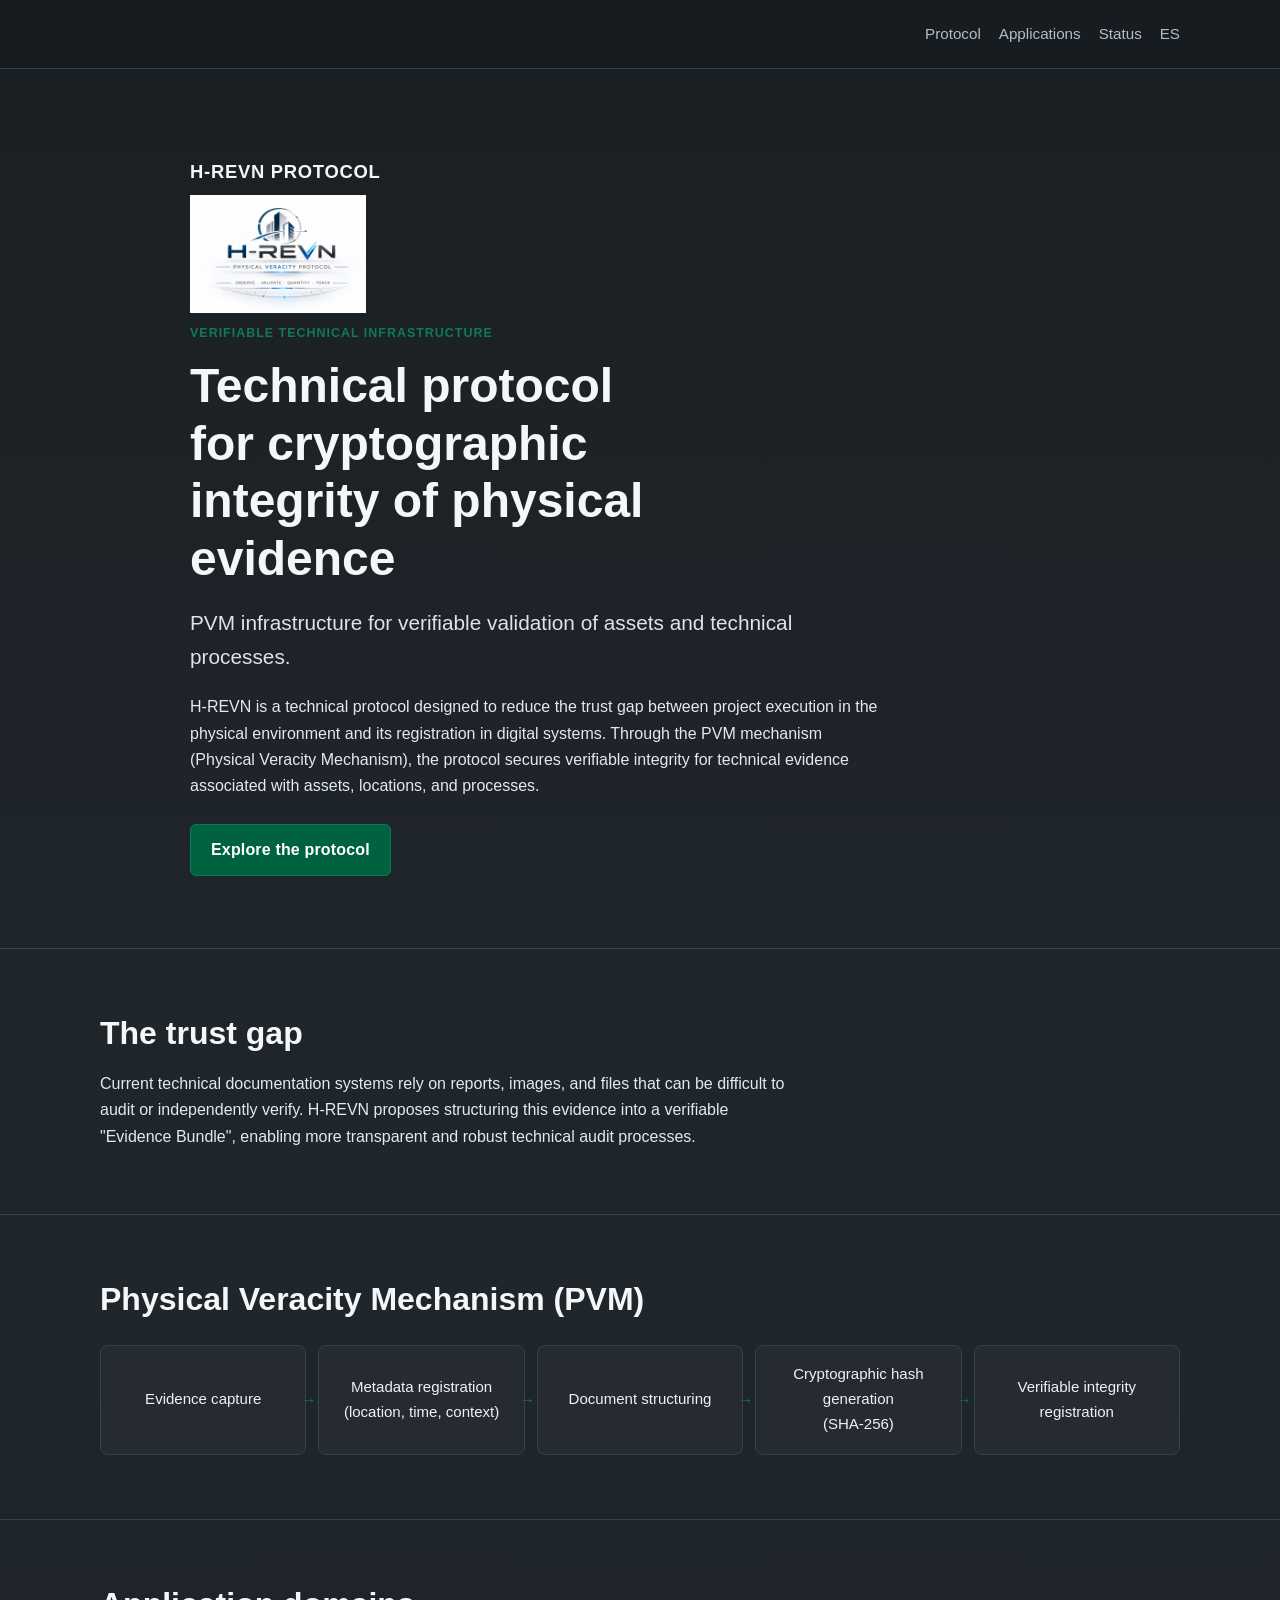
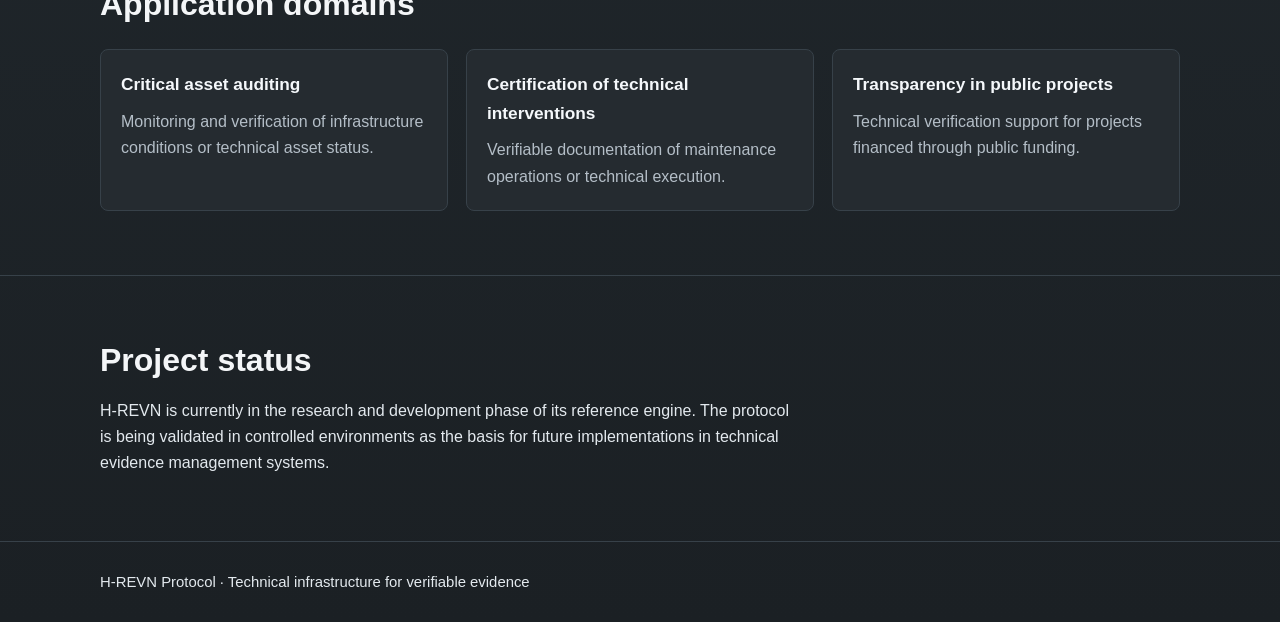
==== en/index.html @ 474334df "Switch SEO/canonical metadata to hrevn.com and add CNAME" ====
<!doctype html>
<html lang="en">
  <head>
    <meta charset="UTF-8" />
    <meta name="viewport" content="width=device-width, initial-scale=1.0" />
    <title>H-REVN Protocol | Cryptographic integrity for physical evidence</title>
    <meta
      name="description"
      content="H-REVN Protocol is a technical protocol for cryptographic integrity of physical evidence, focused on verifiable technical audits in public innovation programs."
    />
    <meta
      name="keywords"
      content="H-REVN, cryptographic integrity, physical evidence verification, technical audit, digital evidence protocol, PVM, Physical Veracity Mechanism"
    />
    <meta name="author" content="H-REVN Protocol" />
    <meta name="robots" content="index, follow" />
    <link rel="canonical" href="https://hrevn.com/en/" />
    <link rel="alternate" hreflang="es" href="https://hrevn.com/" />
    <link rel="alternate" hreflang="en" href="https://hrevn.com/en/" />
    <link rel="alternate" hreflang="x-default" href="https://hrevn.com/" />
    <link rel="icon" type="image/png" href="../assets/favicon.png" />
    <link rel="apple-touch-icon" href="../assets/favicon.png" />

    <meta property="og:type" content="website" />
    <meta property="og:locale" content="en_US" />
    <meta property="og:site_name" content="H-REVN Protocol" />
    <meta property="og:title" content="H-REVN Protocol | Cryptographic integrity for physical evidence" />
    <meta
      property="og:description"
      content="Technical protocol for cryptographic integrity of physical evidence using the Physical Veracity Mechanism (PVM)."
    />
    <meta property="og:url" content="https://hrevn.com/en/" />
    <meta property="og:image" content="https://hrevn.com/assets/og-image.png" />
    <meta property="og:image:width" content="1200" />
    <meta property="og:image:height" content="630" />

    <meta name="twitter:card" content="summary_large_image" />
    <meta name="twitter:title" content="H-REVN Protocol | Cryptographic integrity for physical evidence" />
    <meta
      name="twitter:description"
      content="Technical protocol for cryptographic integrity of physical evidence."
    />
    <meta name="twitter:image" content="https://hrevn.com/assets/og-image.png" />

    <script type="application/ld+json">
      {
        "@context": "https://schema.org",
        "@graph": [
          {
            "@type": "WebSite",
            "name": "H-REVN Protocol",
            "url": "https://hrevn.com/en/",
            "description": "technical protocol for cryptographic integrity of physical evidence",
            "inLanguage": "en"
          },
          {
            "@type": "Organization",
            "name": "H-REVN Protocol",
            "url": "https://hrevn.com/",
            "description": "technical protocol for cryptographic integrity of physical evidence",
            "sameAs": [
              "https://github.com/ai-human-andalusia"
            ]
          },
          {
            "@type": "SoftwareApplication",
            "name": "H-REVN Protocol - PVM Reference Engine",
            "applicationCategory": "BusinessApplication",
            "operatingSystem": "Web",
            "description": "technical protocol for cryptographic integrity of physical evidence",
            "url": "https://hrevn.com/en/"
          }
        ]
      }
    </script>

    <link rel="stylesheet" href="../styles.css" />
  </head>
  <body>
    <header class="site-header">
      <div class="container header-inner">
        <nav aria-label="Main">
          <a href="#protocol">Protocol</a>
          <a href="#applications">Applications</a>
          <a href="#status">Status</a>
          <a href="../" lang="es">ES</a>
        </nav>
      </div>
    </header>

    <main>
      <section class="hero" id="start">
        <div class="container hero-content">
          <p class="hero-brand-title">H-REVN Protocol</p>
          <img
            class="hero-logo"
            src="../assets/logo-hrevn.png"
            alt="H-REVN Protocol"
            width="1536"
            height="1024"
          />
          <p class="eyebrow">Verifiable technical infrastructure</p>
          <h1>Technical protocol for cryptographic integrity of physical evidence</h1>
          <p class="subtitle">
            PVM infrastructure for verifiable validation of assets and technical processes.
          </p>
          <p>
            H-REVN is a technical protocol designed to reduce the trust gap between project
            execution in the physical environment and its registration in digital systems. Through
            the PVM mechanism (Physical Veracity Mechanism), the protocol secures verifiable
            integrity for technical evidence associated with assets, locations, and processes.
          </p>
          <a class="btn" href="#protocol">Explore the protocol</a>
        </div>
      </section>

      <section class="section" id="trust-gap">
        <div class="container">
          <h2>The trust gap</h2>
          <p>
            Current technical documentation systems rely on reports, images, and files that can be
            difficult to audit or independently verify. H-REVN proposes structuring this evidence
            into a verifiable "Evidence Bundle", enabling more transparent and robust technical
            audit processes.
          </p>
        </div>
      </section>

      <section class="section" id="protocol">
        <div class="container">
          <h2>Physical Veracity Mechanism (PVM)</h2>
          <div class="flow" role="list" aria-label="PVM protocol technical flow">
            <div class="flow-step" role="listitem">Evidence capture</div>
            <div class="flow-step" role="listitem">Metadata registration<br />(location, time, context)</div>
            <div class="flow-step" role="listitem">Document structuring</div>
            <div class="flow-step" role="listitem">Cryptographic hash generation<br />(SHA-256)</div>
            <div class="flow-step" role="listitem">Verifiable integrity registration</div>
          </div>
        </div>
      </section>

      <section class="section" id="applications">
        <div class="container">
          <h2>Application domains</h2>
          <div class="cards">
            <article class="card">
              <h3>Critical asset auditing</h3>
              <p>
                Monitoring and verification of infrastructure conditions or technical asset status.
              </p>
            </article>
            <article class="card">
              <h3>Certification of technical interventions</h3>
              <p>
                Verifiable documentation of maintenance operations or technical execution.
              </p>
            </article>
            <article class="card">
              <h3>Transparency in public projects</h3>
              <p>
                Technical verification support for projects financed through public funding.
              </p>
            </article>
          </div>
        </div>
      </section>

      <section class="section" id="status">
        <div class="container">
          <h2>Project status</h2>
          <p>
            H-REVN is currently in the research and development phase of its reference engine. The
            protocol is being validated in controlled environments as the basis for future
            implementations in technical evidence management systems.
          </p>
        </div>
      </section>
    </main>

    <footer class="site-footer">
      <div class="container">
        <p>H-REVN Protocol · Technical infrastructure for verifiable evidence</p>
      </div>
    </footer>
  </body>
</html>
---- styles.css ----
:root {
  --bg: #1f2428;
  --bg-elev: #252b30;
  --text: #f4f6f8;
  --muted: #b4bec7;
  --accent: #006241;
  --accent-soft: #0f7a56;
  --border: #374149;
  --max-width: 1080px;
}

* {
  box-sizing: border-box;
}

html {
  scroll-behavior: smooth;
}

body {
  margin: 0;
  font-family: Inter, Roboto, "Segoe UI", Arial, sans-serif;
  background: linear-gradient(180deg, #1a1f23 0%, #20272c 55%, #1b2024 100%);
  color: var(--text);
  line-height: 1.65;
}

.container {
  width: min(var(--max-width), 92%);
  margin: 0 auto;
}

.site-header {
  position: sticky;
  top: 0;
  z-index: 20;
  backdrop-filter: blur(8px);
  background: rgba(24, 29, 33, 0.82);
  border-bottom: 1px solid var(--border);
}

.header-inner {
  min-height: 68px;
  display: flex;
  align-items: center;
  justify-content: flex-end;
  gap: 24px;
}

.brand {
  margin: 0;
  font-weight: 600;
  letter-spacing: 0.02em;
  color: var(--text);
  text-decoration: none;
  white-space: nowrap;
}

nav {
  display: flex;
  gap: 18px;
}

nav a {
  color: var(--muted);
  text-decoration: none;
  font-size: 0.95rem;
}

nav a:hover,
nav a:focus-visible {
  color: var(--text);
}

.hero {
  padding: 88px 0 72px;
}

.hero-content {
  max-width: 900px;
}

.hero-brand-title {
  margin: 0 0 8px;
  color: #f2f6f9;
  font-weight: 600;
  letter-spacing: 0.04em;
  text-transform: uppercase;
  font-size: clamp(0.95rem, 2vw, 1.15rem);
}

.hero-logo {
  display: block;
  width: min(176px, 34%);
  height: auto;
  margin: 0 0 10px;
}

.eyebrow {
  margin: 0;
  color: var(--accent-soft);
  font-weight: 600;
  text-transform: uppercase;
  letter-spacing: 0.08em;
  font-size: 0.78rem;
}

h1 {
  margin: 14px 0 18px;
  font-size: clamp(1.9rem, 4vw, 3rem);
  line-height: 1.2;
  max-width: 18ch;
}

.subtitle {
  margin: 0 0 20px;
  font-size: clamp(1.05rem, 2.5vw, 1.3rem);
  color: #dde3e8;
  max-width: 58ch;
}

.btn {
  display: inline-block;
  margin-top: 24px;
  background: var(--accent);
  color: #ffffff;
  text-decoration: none;
  padding: 12px 20px;
  border-radius: 6px;
  font-weight: 600;
  letter-spacing: 0.01em;
  border: 1px solid #0b7b56;
}

.btn:hover,
.btn:focus-visible {
  background: #05734e;
}

.section {
  padding: 64px 0;
  border-top: 1px solid var(--border);
}

h2 {
  margin: 0 0 16px;
  font-size: clamp(1.4rem, 2.8vw, 2rem);
  line-height: 1.3;
}

p {
  margin: 0;
  max-width: 78ch;
  color: #e3e9ee;
}

.flow {
  display: grid;
  grid-template-columns: repeat(5, 1fr);
  gap: 12px;
  margin-top: 24px;
}

.flow-step {
  position: relative;
  background: var(--bg-elev);
  border: 1px solid var(--border);
  border-radius: 8px;
  padding: 16px 14px;
  min-height: 110px;
  display: flex;
  align-items: center;
  justify-content: center;
  text-align: center;
  color: #eef2f5;
  font-size: 0.94rem;
}

.flow-step:not(:last-child)::after {
  content: "\2192";
  position: absolute;
  right: -11px;
  top: 50%;
  transform: translateY(-50%);
  color: var(--accent-soft);
  font-weight: 700;
}

.cards {
  display: grid;
  grid-template-columns: repeat(3, minmax(0, 1fr));
  gap: 18px;
  margin-top: 24px;
}

.card {
  margin: 0;
  padding: 20px;
  background: var(--bg-elev);
  border: 1px solid var(--border);
  border-radius: 8px;
}

.card h3 {
  margin: 0 0 10px;
  font-size: 1.08rem;
  color: #f5f8fb;
}

.card p {
  color: var(--muted);
}

.site-footer {
  border-top: 1px solid var(--border);
  padding: 28px 0;
  color: #97a4b0;
  font-size: 0.93rem;
}

@media (max-width: 980px) {
  .flow {
    grid-template-columns: 1fr;
  }

  .flow-step {
    min-height: 76px;
    justify-content: flex-start;
    text-align: left;
    padding-right: 44px;
  }

  .flow-step:not(:last-child)::after {
    content: "\2193";
    right: 16px;
    top: auto;
    bottom: -18px;
    transform: none;
  }

  .cards {
    grid-template-columns: 1fr;
  }
}

@media (max-width: 640px) {
  .header-inner {
    min-height: 56px;
    gap: 14px;
    justify-content: flex-end;
    padding: 10px 0;
  }

  nav {
    gap: 12px;
    flex-wrap: wrap;
    justify-content: center;
  }

  .hero-logo {
    width: min(144px, 38%);
  }

  .hero {
    padding-top: 68px;
  }

}
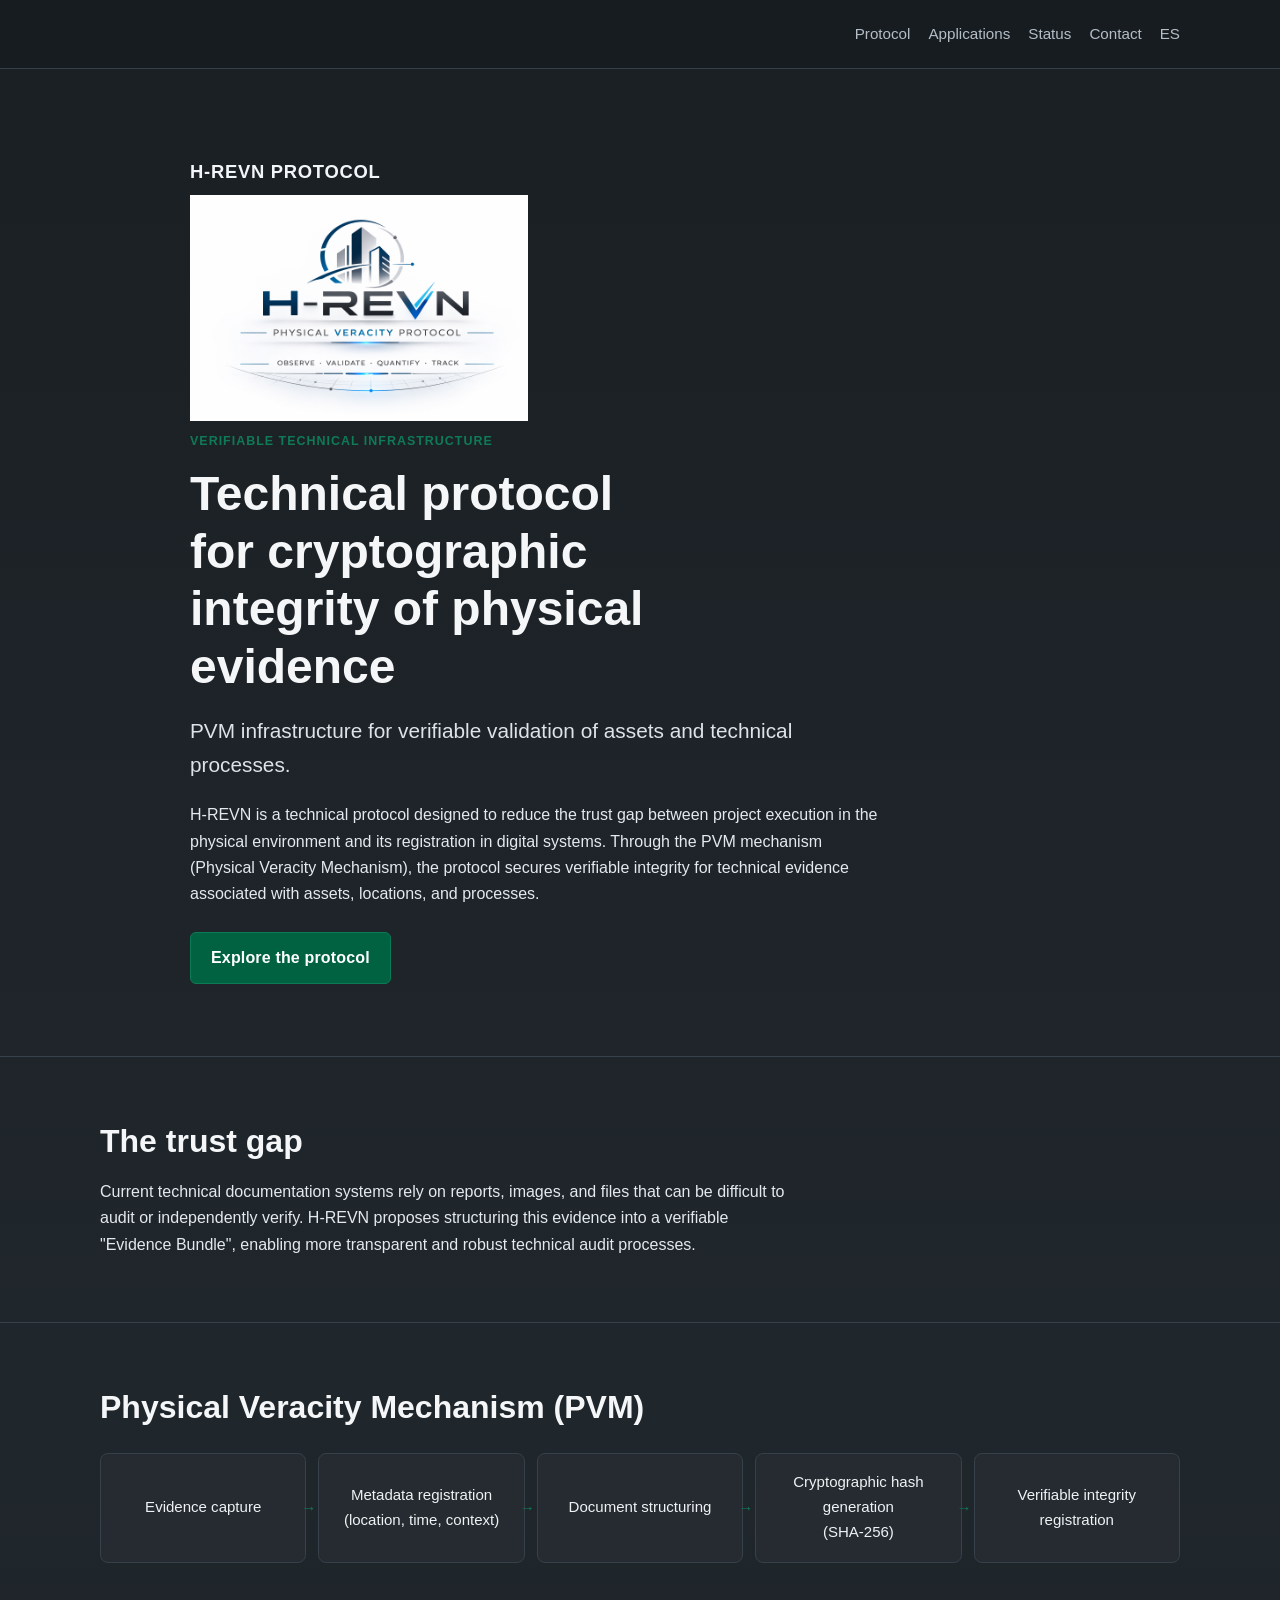
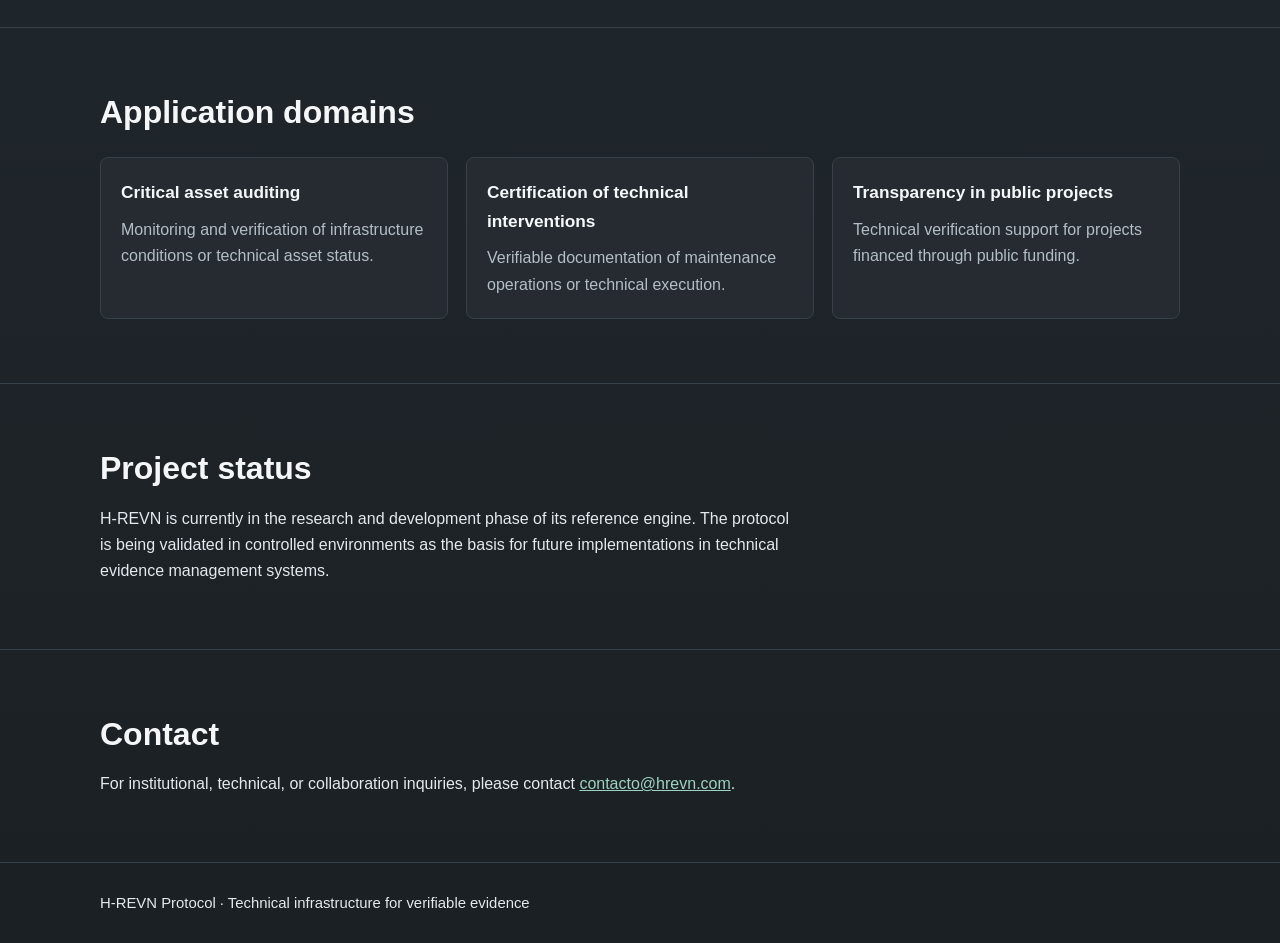
==== commit c0802f7a: "Add discreet contact section and email in ES/EN" ====
--- a/en/index.html
+++ b/en/index.html
@@ -18,8 +18,9 @@
     <link rel="alternate" hreflang="es" href="https://hrevn.com/" />
     <link rel="alternate" hreflang="en" href="https://hrevn.com/en/" />
     <link rel="alternate" hreflang="x-default" href="https://hrevn.com/" />
-    <link rel="icon" type="image/png" href="../assets/favicon.png" />
-    <link rel="apple-touch-icon" href="../assets/favicon.png" />
+    <link rel="icon" href="/assets/favicon.png?v=2" sizes="32x32" type="image/png" />
+    <link rel="icon" href="/assets/favicon.png?v=2" sizes="192x192" type="image/png" />
+    <link rel="apple-touch-icon" href="/assets/favicon.png?v=2" />
 
     <meta property="og:type" content="website" />
     <meta property="og:locale" content="en_US" />
@@ -83,6 +84,7 @@
           <a href="#protocol">Protocol</a>
           <a href="#applications">Applications</a>
           <a href="#status">Status</a>
+          <a href="#contact">Contact</a>
           <a href="../" lang="es">ES</a>
         </nav>
       </div>
@@ -175,6 +177,15 @@
           </p>
         </div>
       </section>
+      <section class="section" id="contact">
+        <div class="container">
+          <h2>Contact</h2>
+          <p>
+            For institutional, technical, or collaboration inquiries, please contact
+            <a href="mailto:contacto@hrevn.com">contacto@hrevn.com</a>.
+          </p>
+        </div>
+      </section>
     </main>
 
     <footer class="site-footer">
--- a/styles.css
+++ b/styles.css
@@ -91,7 +91,7 @@
 
 .hero-logo {
   display: block;
-  width: min(176px, 34%);
+  width: min(338px, 65%);
   height: auto;
   margin: 0 0 10px;
 }
@@ -258,7 +258,7 @@
   }
 
   .hero-logo {
-    width: min(144px, 38%);
+    width: min(276px, 73%);
   }
 
   .hero {
@@ -266,3 +266,13 @@
   }
 
 }
+
+
+p a {
+  color: #9dd3bf;
+}
+
+p a:hover,
+p a:focus-visible {
+  color: #c6eadc;
+}
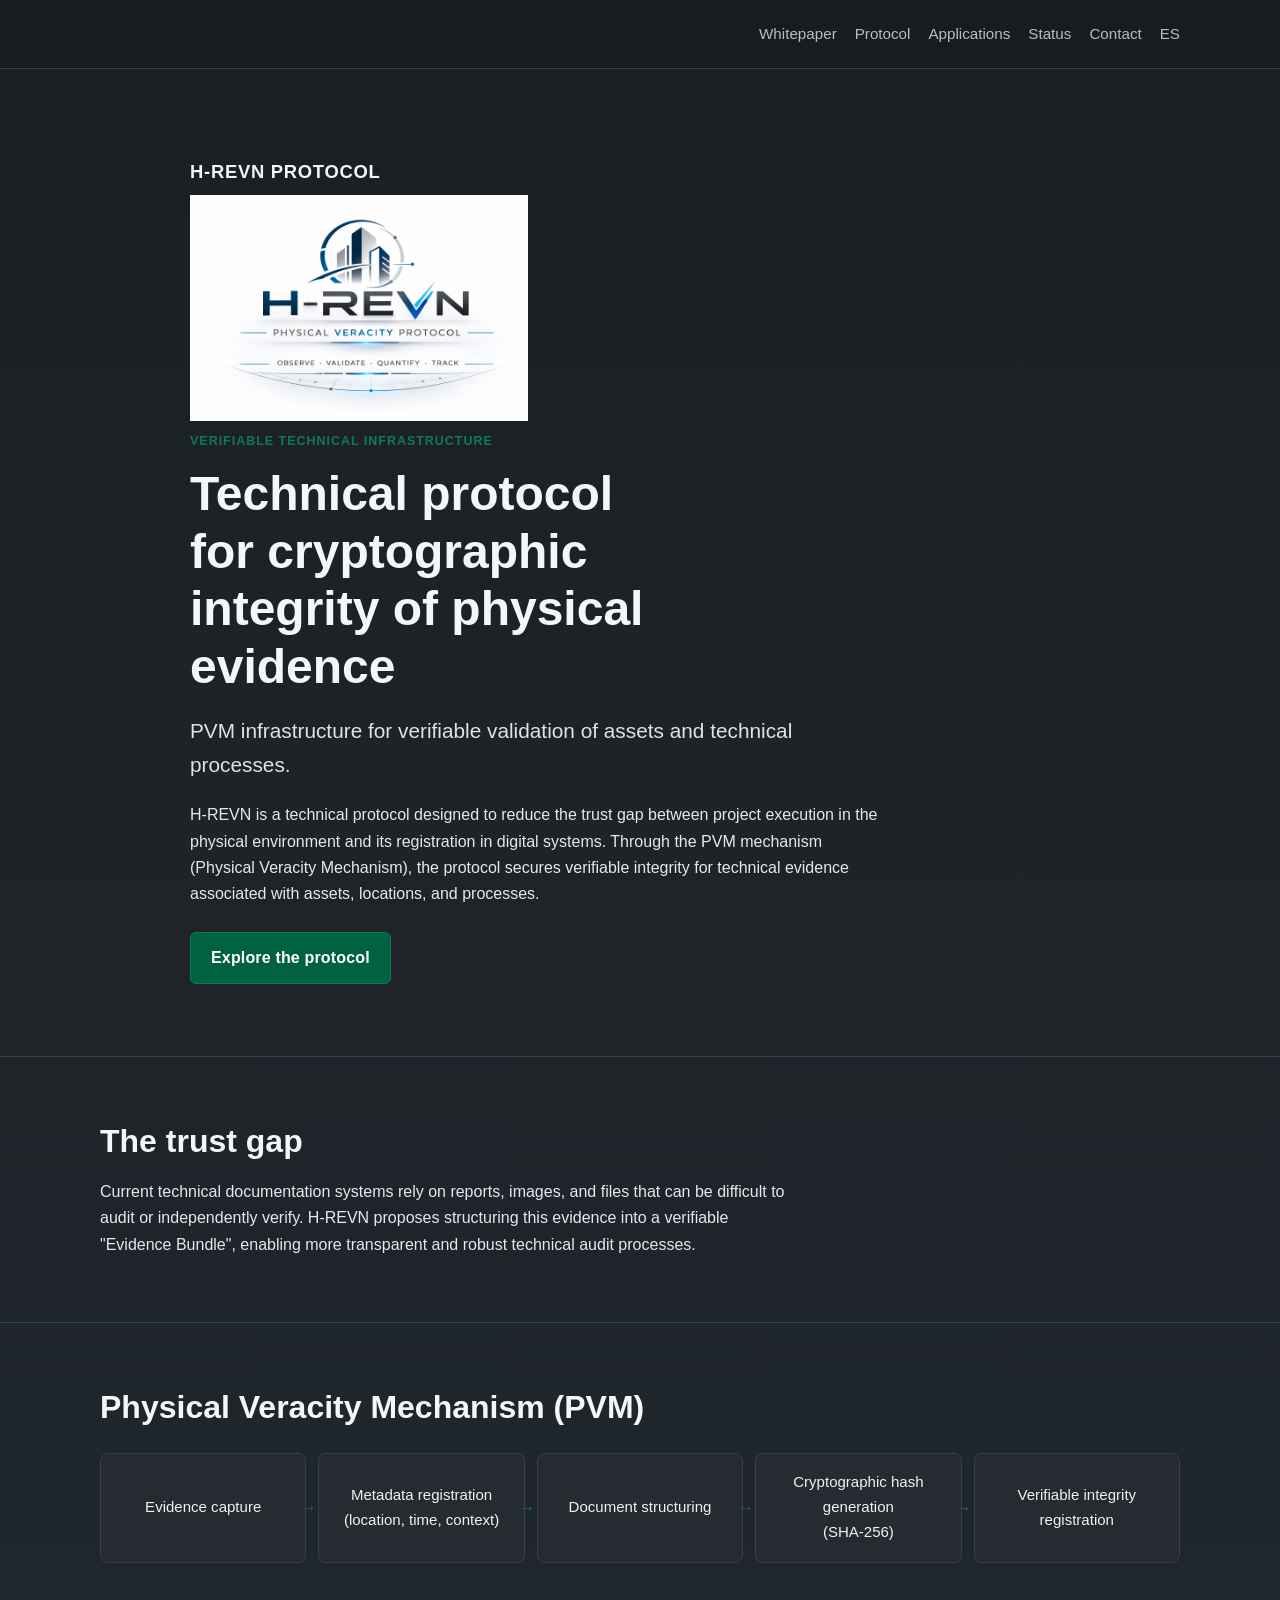
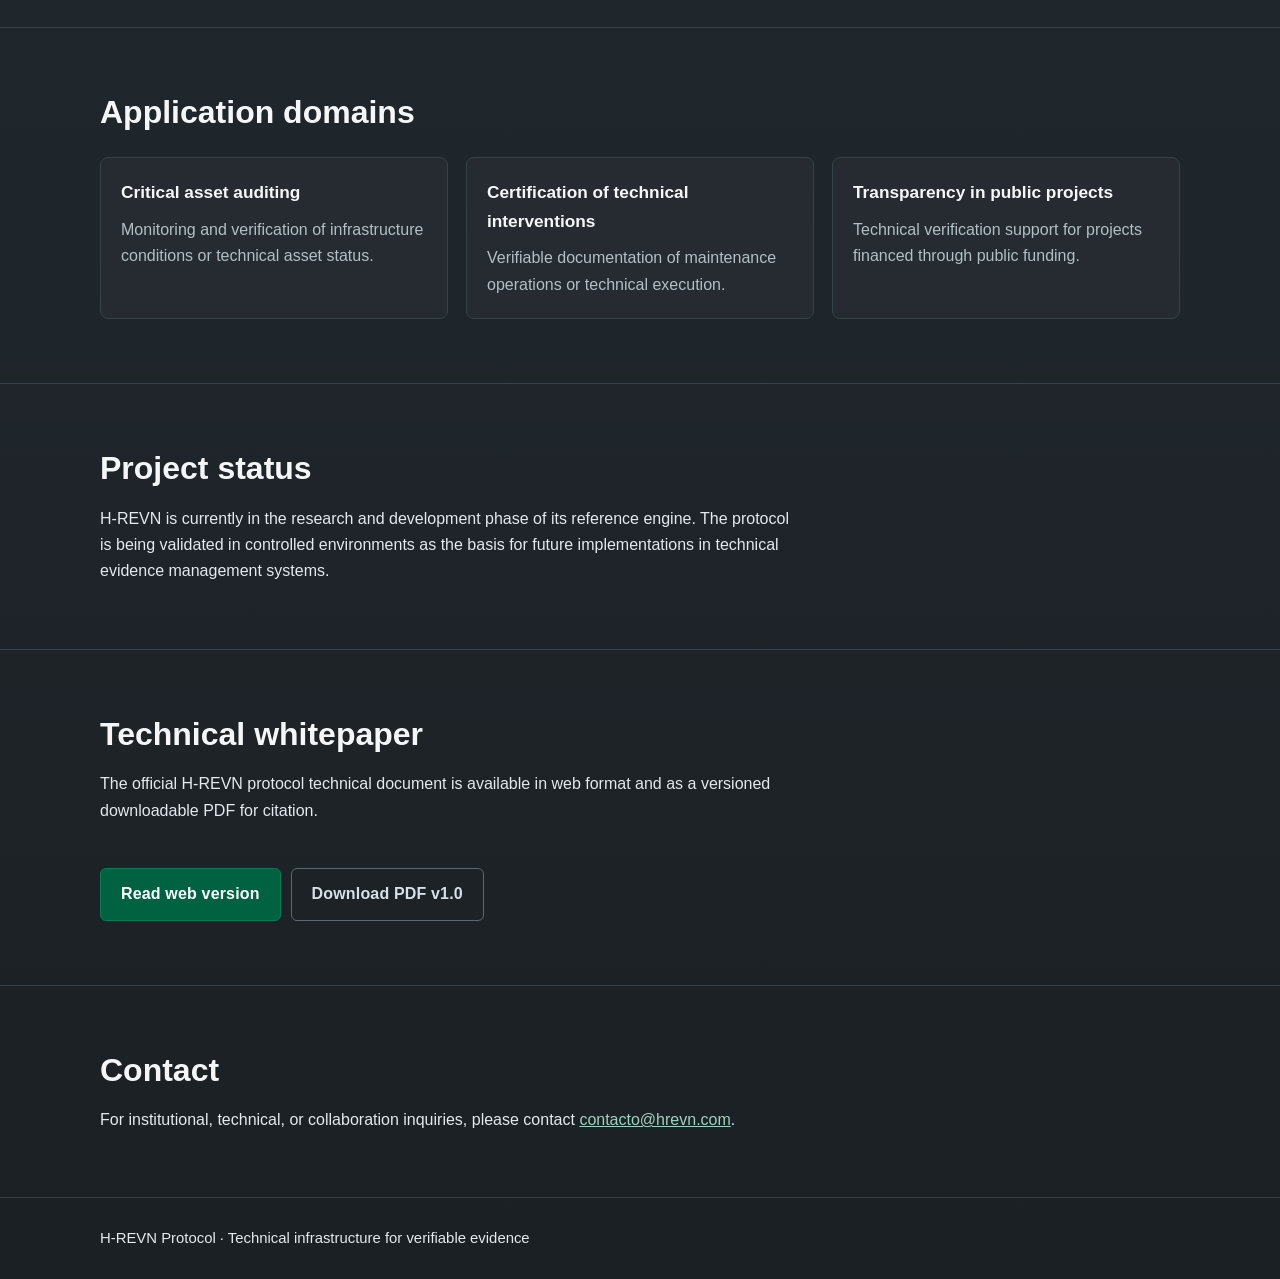
==== commit a4ccb3c1: "Add whitepaper web page and protected watermarked PDF v1.0" ====
--- a/en/index.html
+++ b/en/index.html
@@ -81,6 +81,7 @@
     <header class="site-header">
       <div class="container header-inner">
         <nav aria-label="Main">
+          <a href="../whitepaper/">Whitepaper</a>
           <a href="#protocol">Protocol</a>
           <a href="#applications">Applications</a>
           <a href="#status">Status</a>
@@ -177,6 +178,24 @@
           </p>
         </div>
       </section>
+      <section class="section" id="whitepaper">
+        <div class="container">
+          <h2>Technical whitepaper</h2>
+          <p>
+            The official H-REVN protocol technical document is available in web format and as a
+            versioned downloadable PDF for citation.
+          </p>
+          <p class="actions-row">
+            <a class="btn" href="../whitepaper/">Read web version</a>
+            <a
+              class="btn btn-secondary"
+              href="../whitepaper/HREVN_Protocol_White_Paper_v1.0.pdf"
+              download
+              >Download PDF v1.0</a
+            >
+          </p>
+        </div>
+      </section>
       <section class="section" id="contact">
         <div class="container">
           <h2>Contact</h2>
--- a/styles.css
+++ b/styles.css
@@ -137,6 +137,24 @@
   background: #05734e;
 }
 
+.btn-secondary {
+  background: transparent;
+  border-color: #5a6872;
+  color: #d8e0e7;
+}
+
+.btn-secondary:hover,
+.btn-secondary:focus-visible {
+  background: #2f373d;
+}
+
+.actions-row {
+  margin-top: 20px;
+  display: flex;
+  gap: 10px;
+  flex-wrap: wrap;
+}
+
 .section {
   padding: 64px 0;
   border-top: 1px solid var(--border);
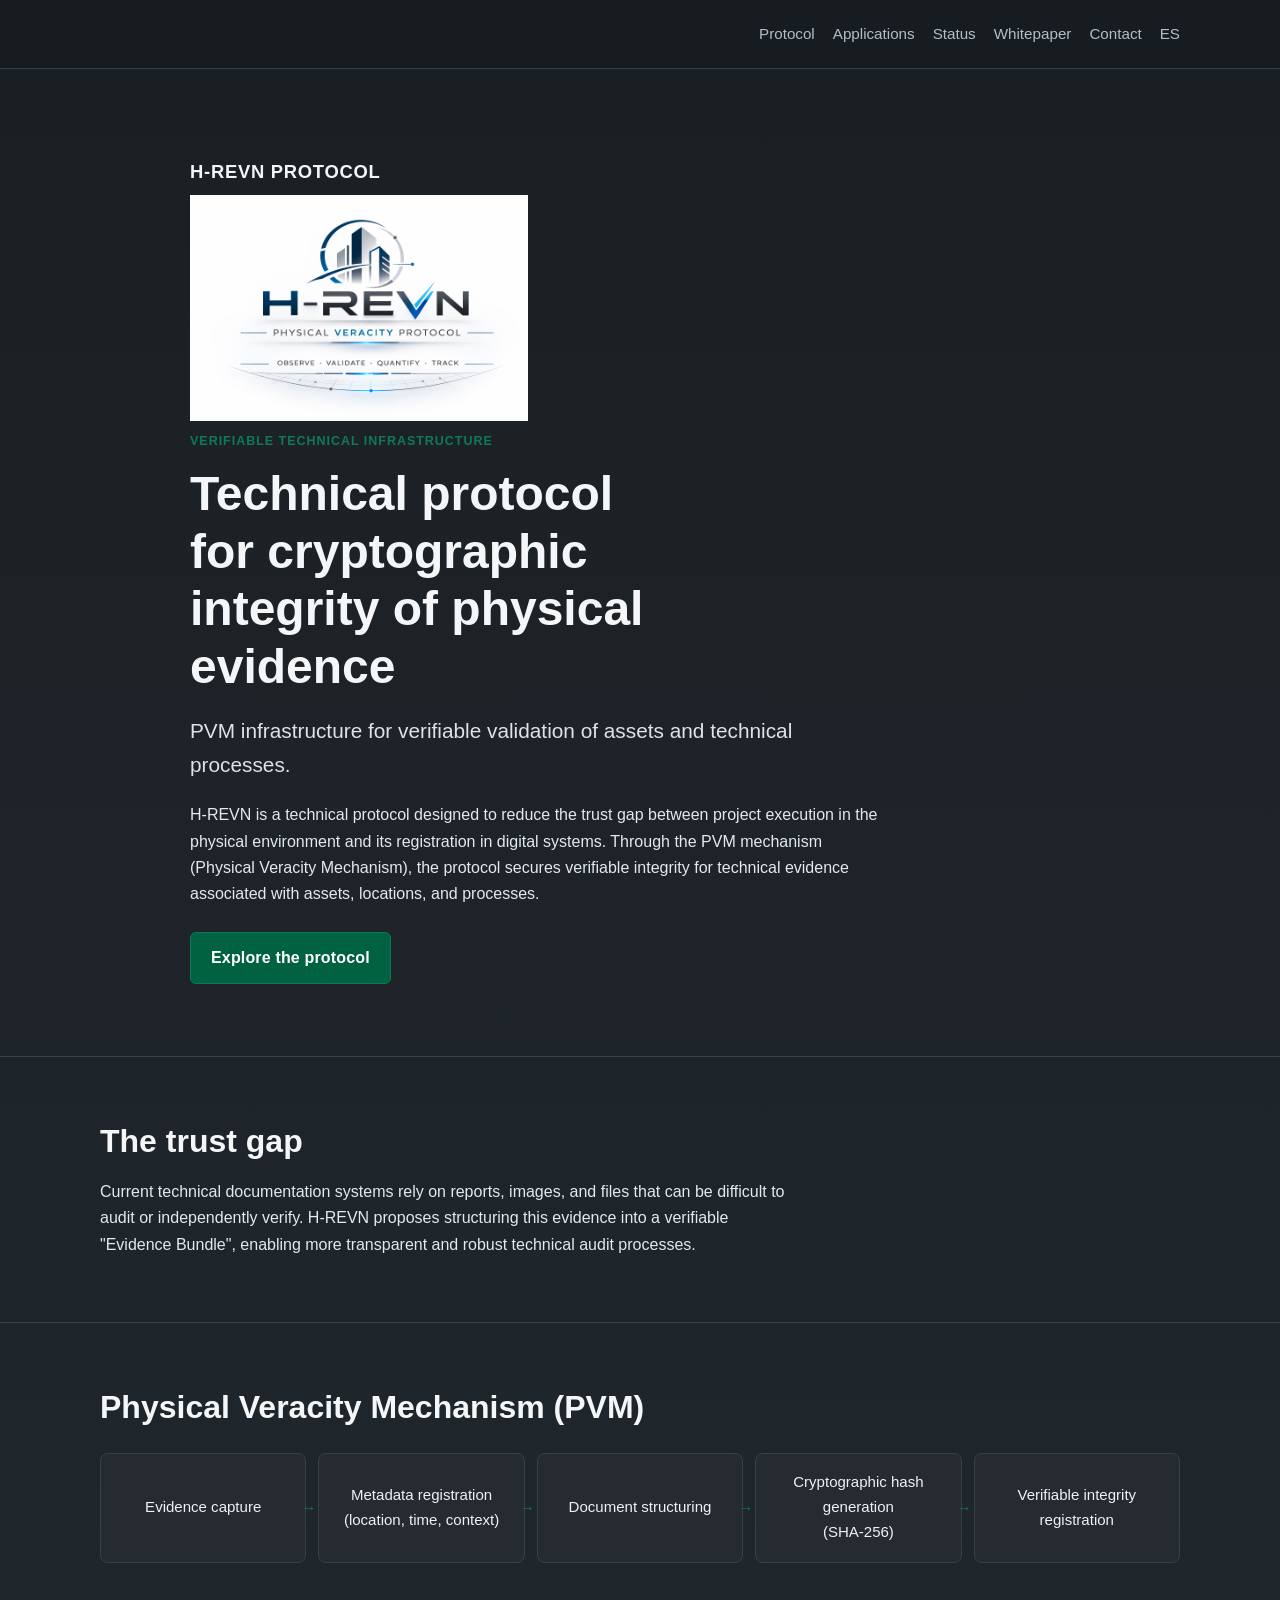
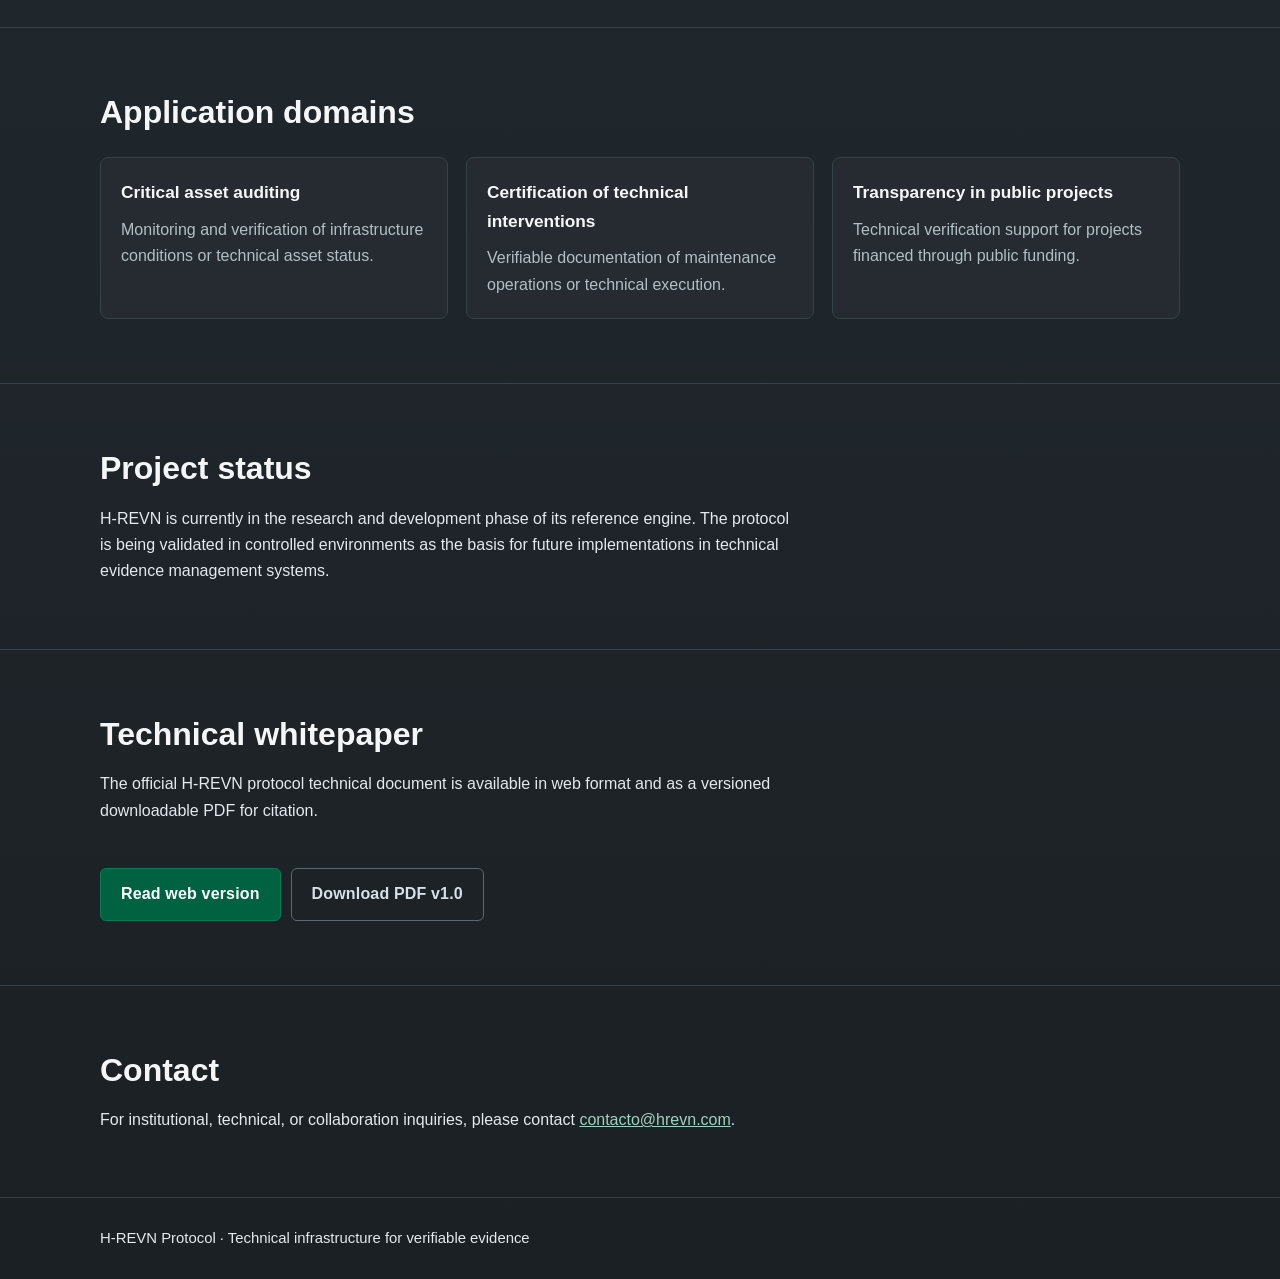
==== commit 3d4be6b8: "Reorder nav: place Whitepaper between Status and Contact" ====
--- a/en/index.html
+++ b/en/index.html
@@ -81,10 +81,10 @@
     <header class="site-header">
       <div class="container header-inner">
         <nav aria-label="Main">
-          <a href="../whitepaper/">Whitepaper</a>
           <a href="#protocol">Protocol</a>
           <a href="#applications">Applications</a>
           <a href="#status">Status</a>
+          <a href="../whitepaper/">Whitepaper</a>
           <a href="#contact">Contact</a>
           <a href="../" lang="es">ES</a>
         </nav>
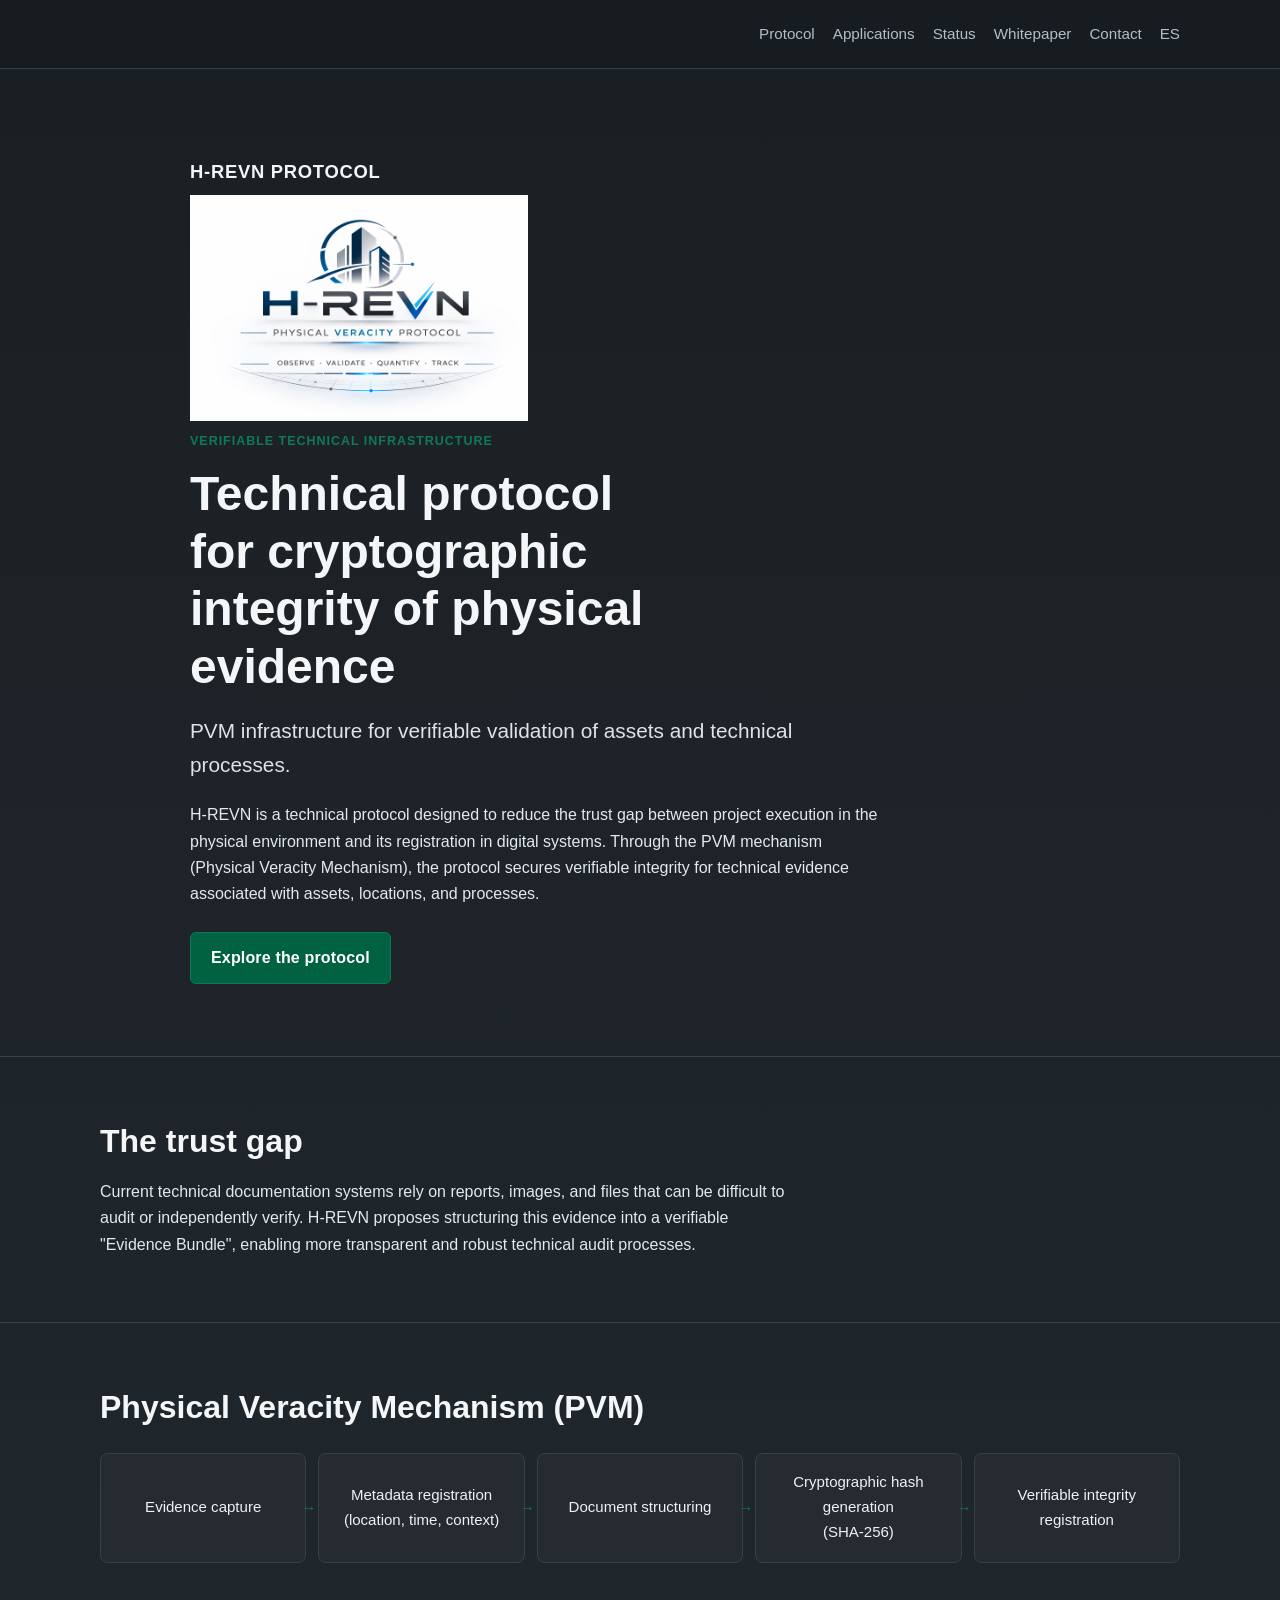
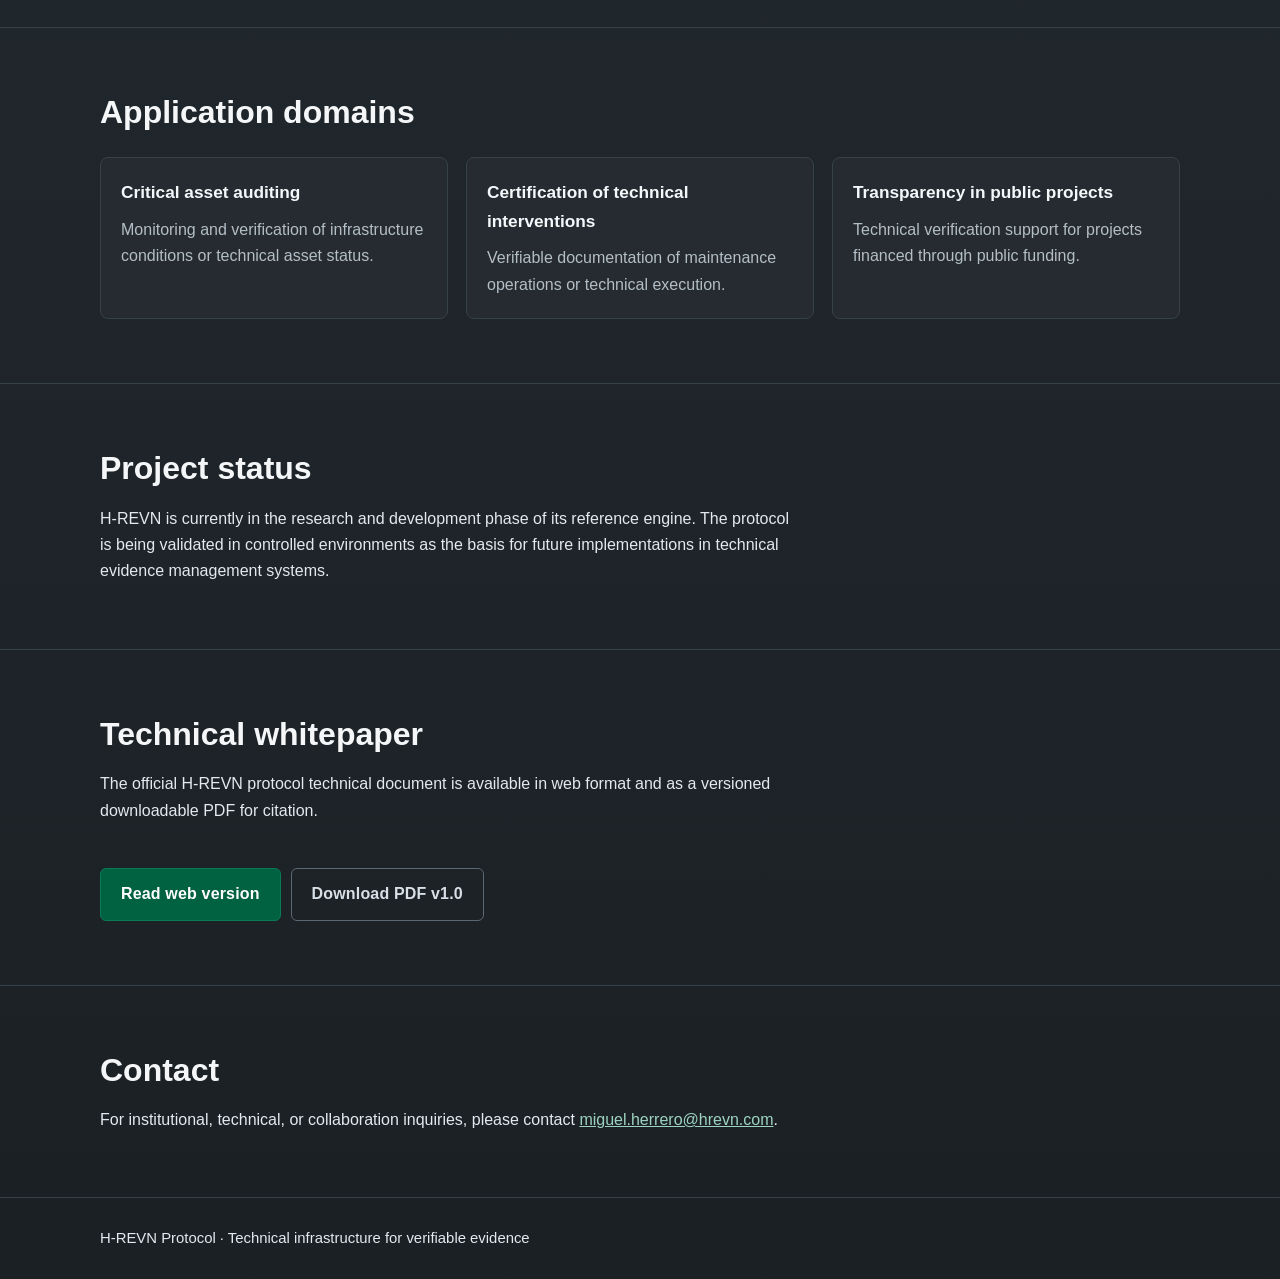
==== commit f701f53b: "Use miguel.herrero@hrevn.com as contact email in ES/EN" ====
--- a/en/index.html
+++ b/en/index.html
@@ -201,7 +201,7 @@
           <h2>Contact</h2>
           <p>
             For institutional, technical, or collaboration inquiries, please contact
-            <a href="mailto:contacto@hrevn.com">contacto@hrevn.com</a>.
+            <a href="mailto:miguel.herrero@hrevn.com">miguel.herrero@hrevn.com</a>.
           </p>
         </div>
       </section>
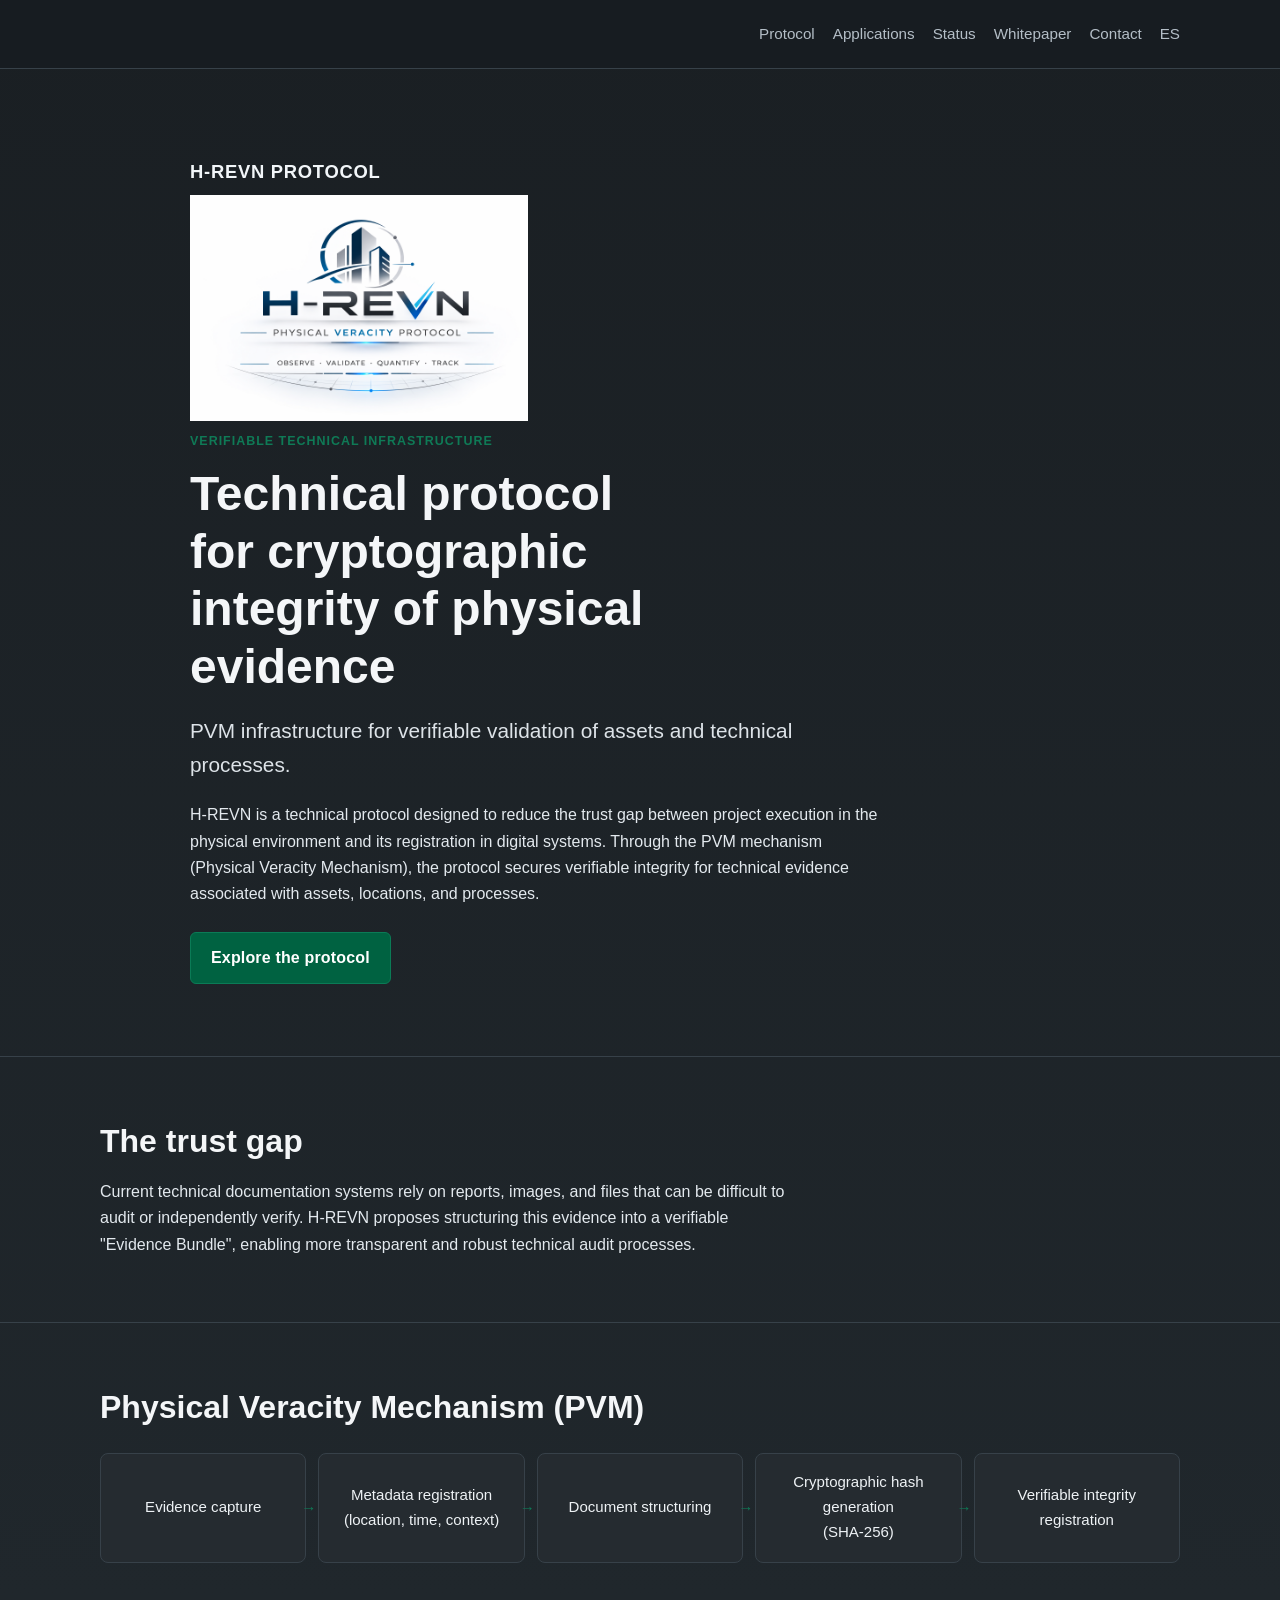
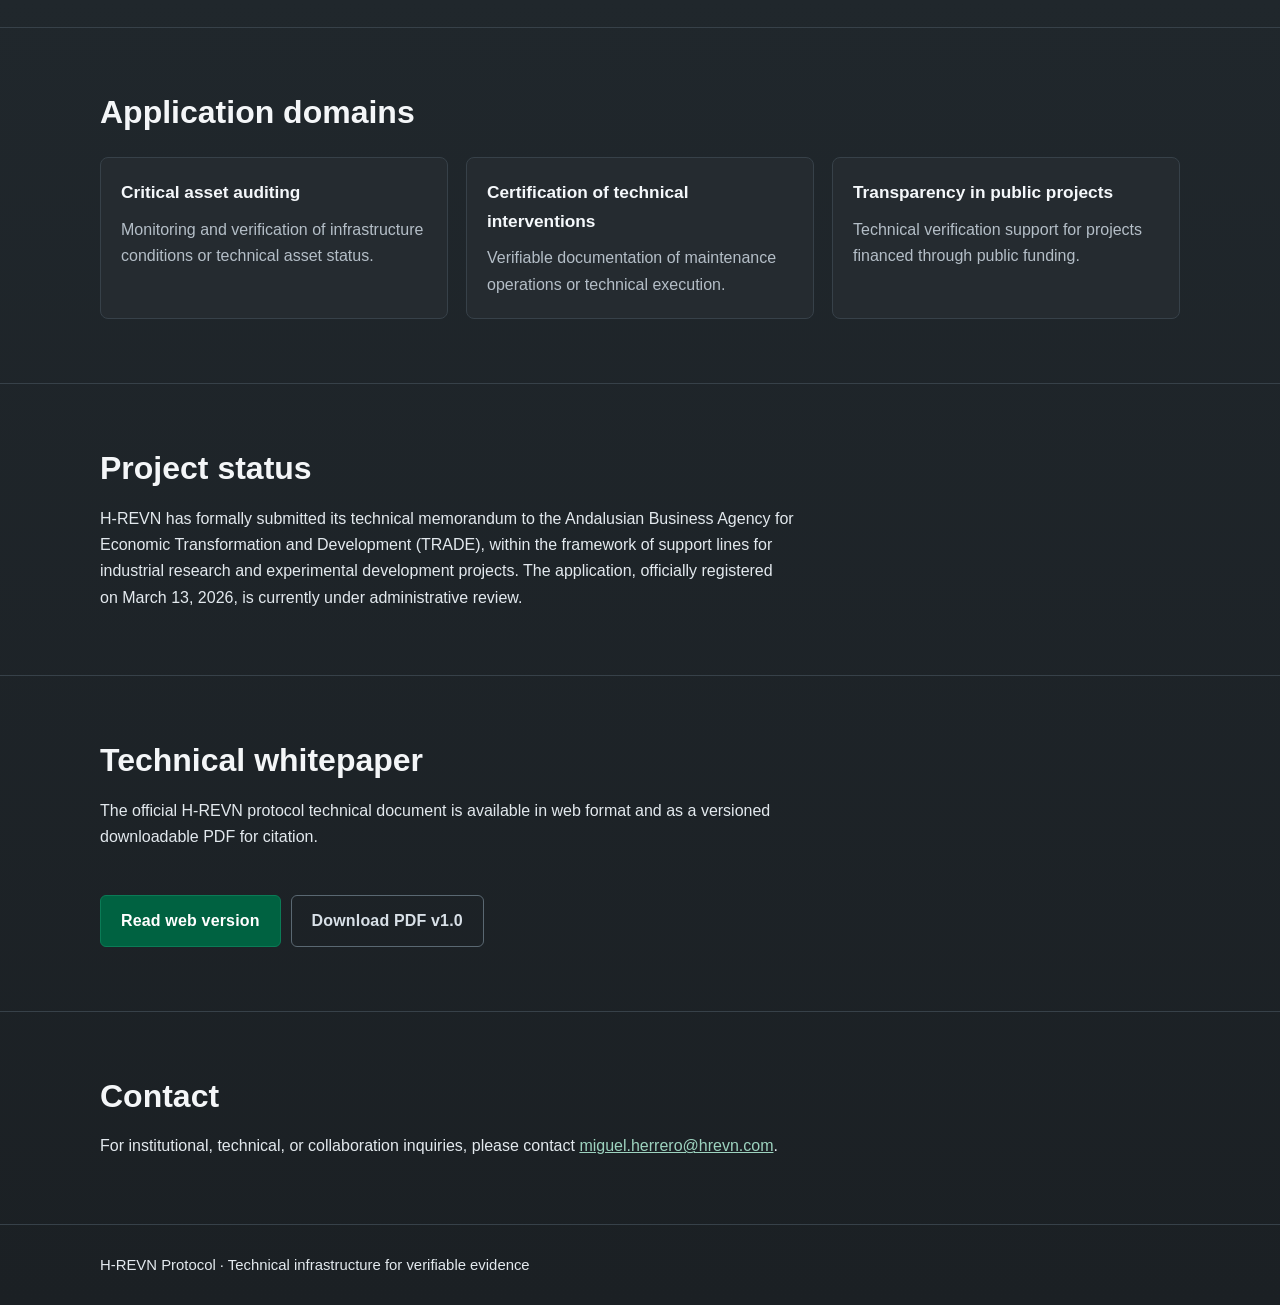
==== commit 7f90c3a0: "Update project status copy in ES and EN" ====
--- a/en/index.html
+++ b/en/index.html
@@ -48,28 +48,61 @@
         "@context": "https://schema.org",
         "@graph": [
           {
+            "@id": "https://hrevn.com/#website",
             "@type": "WebSite",
             "name": "H-REVN Protocol",
+            "url": "https://hrevn.com/",
+            "description": "technical protocol for cryptographic integrity of physical evidence",
+            "inLanguage": "en",
+            "publisher": {
+              "@id": "https://hrevn.com/#organization"
+            }
+          },
+          {
+            "@id": "https://hrevn.com/en/#webpage",
+            "@type": "WebPage",
             "url": "https://hrevn.com/en/",
-            "description": "technical protocol for cryptographic integrity of physical evidence",
+            "name": "H-REVN Protocol | Cryptographic integrity for physical evidence",
+            "isPartOf": {
+              "@id": "https://hrevn.com/#website"
+            },
+            "about": {
+              "@id": "https://hrevn.com/#software"
+            },
             "inLanguage": "en"
           },
           {
+            "@id": "https://hrevn.com/#organization",
             "@type": "Organization",
             "name": "H-REVN Protocol",
             "url": "https://hrevn.com/",
             "description": "technical protocol for cryptographic integrity of physical evidence",
+            "logo": "https://hrevn.com/assets/logo-hrevn.png",
+            "email": "miguel.herrero@hrevn.com",
+            "contactPoint": [
+              {
+                "@type": "ContactPoint",
+                "contactType": "institutional inquiries",
+                "email": "miguel.herrero@hrevn.com",
+                "availableLanguage": ["es", "en"],
+                "url": "https://hrevn.com/en/#contact"
+              }
+            ],
             "sameAs": [
               "https://github.com/ai-human-andalusia"
             ]
           },
           {
+            "@id": "https://hrevn.com/#software",
             "@type": "SoftwareApplication",
             "name": "H-REVN Protocol - PVM Reference Engine",
             "applicationCategory": "BusinessApplication",
             "operatingSystem": "Web",
             "description": "technical protocol for cryptographic integrity of physical evidence",
-            "url": "https://hrevn.com/en/"
+            "url": "https://hrevn.com/",
+            "publisher": {
+              "@id": "https://hrevn.com/#organization"
+            }
           }
         ]
       }
@@ -172,9 +205,10 @@
         <div class="container">
           <h2>Project status</h2>
           <p>
-            H-REVN is currently in the research and development phase of its reference engine. The
-            protocol is being validated in controlled environments as the basis for future
-            implementations in technical evidence management systems.
+            H-REVN has formally submitted its technical memorandum to the Andalusian Business Agency
+            for Economic Transformation and Development (TRADE), within the framework of support
+            lines for industrial research and experimental development projects. The application,
+            officially registered on March 13, 2026, is currently under administrative review.
           </p>
         </div>
       </section>
